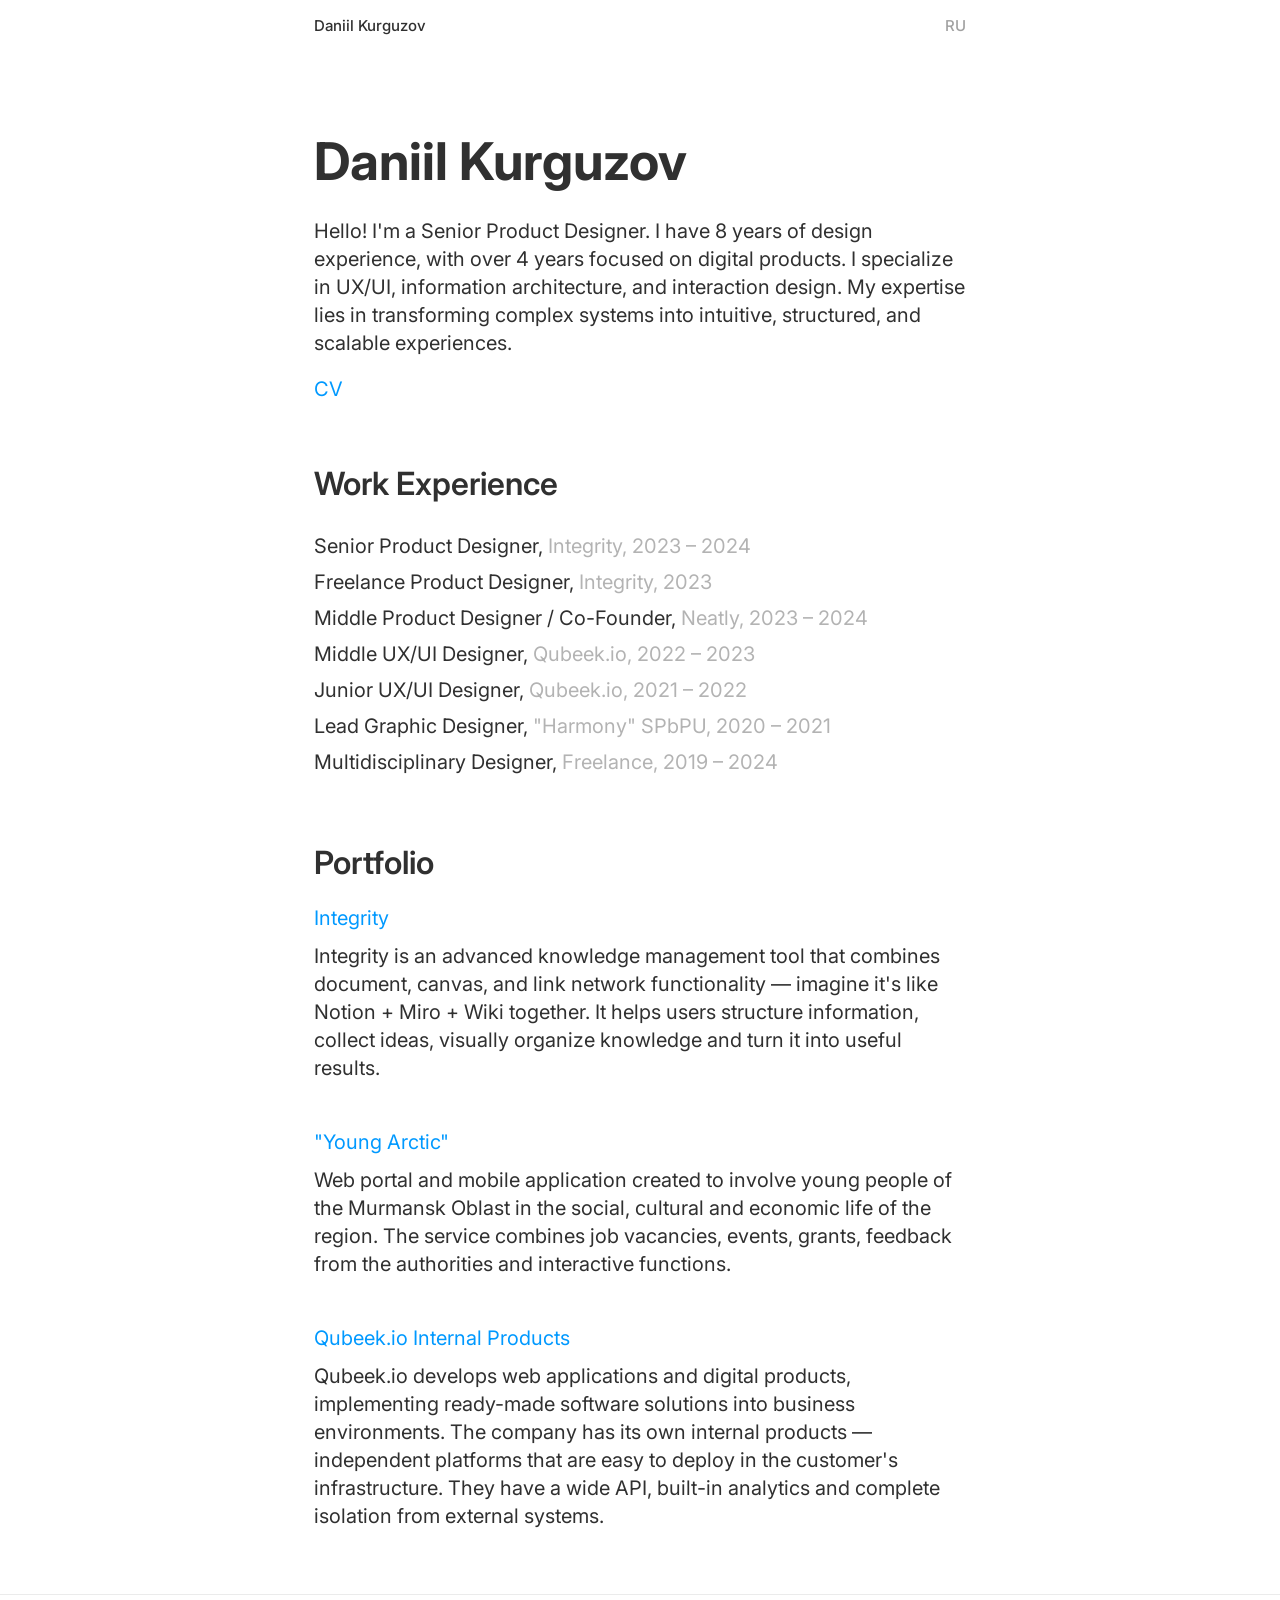
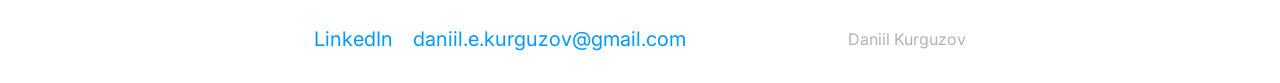
==== index.html @ e8df9265 "Initial portfolio commit" ====
<!DOCTYPE html>
<html lang="en">
<head>
  <meta charset="UTF-8">
  <meta name="viewport" content="width=device-width, initial-scale=1.0">
  <title>Daniil Kurguzov — Senior Product Designer</title>
  <link rel="preconnect" href="https://fonts.googleapis.com">
  <link rel="preconnect" href="https://fonts.gstatic.com" crossorigin>
  <link href="https://fonts.googleapis.com/css2?family=Inter:wght@400;500;600;700&display=swap" rel="stylesheet">
  <link rel="stylesheet" href="style.css">
</head>
<body>

  <header>
    <div class="container">
      <nav class="site-nav">
        <div class="nav-inner">
          <a href="index.html" class="nav-logo">Daniil Kurguzov</a>
          <a href="home-ru.html" class="nav-lang">RU</a>
        </div>
      </nav>
    </div>
  </header>

  <main>
    <div class="container">

      <div class="hero">
        <h1>Daniil Kurguzov</h1>
        <p class="intro">Hello! I'm a Senior Product Designer. I have 8 years of design experience, with over 4 years focused on digital products. I specialize in UX/UI, information architecture, and interaction design. My expertise lies in transforming complex systems into intuitive, structured, and scalable experiences.</p>
        <a href="https://drive.google.com/file/d/1bW7yCuXL_w6CUKG9ls03MpoF-YvFskpY/view?usp=sharing" class="cv-link" target="_blank" rel="noopener">CV</a>
      </div>

      <section class="home-section">
        <h2>Work Experience</h2>
        <ul class="work-list">
          <li class="work-item">Senior Product Designer, <span class="muted">Integrity, 2023 – 2024</span></li>
          <li class="work-item">Freelance Product Designer, <span class="muted">Integrity, 2023</span></li>
          <li class="work-item">Middle Product Designer / Co-Founder, <span class="muted">Neatly, 2023 – 2024</span></li>
          <li class="work-item">Middle UX/UI Designer, <span class="muted">Qubeek.io, 2022 – 2023</span></li>
          <li class="work-item">Junior UX/UI Designer, <span class="muted">Qubeek.io, 2021 – 2022</span></li>
          <li class="work-item">Lead Graphic Designer, <span class="muted">"Harmony" SPbPU, 2020 – 2021</span></li>
          <li class="work-item">Multidisciplinary Designer, <span class="muted">Freelance, 2019 – 2024</span></li>
        </ul>
      </section>

      <section class="home-section">
        <h2>Portfolio</h2>

        <div class="portfolio-item">
          <h3><a href="integrity-en.html">Integrity</a></h3>
          <p>Integrity is an advanced knowledge management tool that combines document, canvas, and link network functionality — imagine it's like Notion + Miro + Wiki together. It helps users structure information, collect ideas, visually organize knowledge and turn it into useful results.</p>
        </div>

        <div class="portfolio-item">
          <h3><a href="young-arctic-en.html">"Young Arctic"</a></h3>
          <p>Web portal and mobile application created to involve young people of the Murmansk Oblast in the social, cultural and economic life of the region. The service combines job vacancies, events, grants, feedback from the authorities and interactive functions.</p>
        </div>

        <div class="portfolio-item">
          <h3><a href="qubeek-en.html">Qubeek.io Internal Products</a></h3>
          <p>Qubeek.io develops web applications and digital products, implementing ready-made software solutions into business environments. The company has its own internal products — independent platforms that are easy to deploy in the customer's infrastructure. They have a wide API, built-in analytics and complete isolation from external systems.</p>
        </div>
      </section>

    </div>
  </main>

  <footer class="home-footer">
    <div class="container">
      <div class="home-footer-inner">
        <div class="footer-contacts">
          <a href="https://www.linkedin.com/in/daniil-kurguzov" target="_blank" rel="noopener">LinkedIn</a>
          <a href="mailto:daniil.e.kurguzov@gmail.com">daniil.e.kurguzov@gmail.com</a>
        </div>
        <span class="footer-name">Daniil Kurguzov</span>
      </div>
    </div>
  </footer>

</body>
</html>
---- style.css ----
*, *::before, *::after {
  box-sizing: border-box;
  margin: 0;
  padding: 0;
}

:root {
  --bg: #ffffff;
  --text: #303030;
  --muted: #b3b3b3;
  --link: #0099ff;
  --border: rgba(0, 0, 0, 0.08);
  --font: 'Inter', sans-serif;
}

body {
  font-family: var(--font);
  background: var(--bg);
  color: var(--text);
  -webkit-font-smoothing: antialiased;
  -moz-osx-font-smoothing: grayscale;
}

a {
  color: inherit;
  text-decoration: none;
}

/* ─── Shared container ─── */

.container {
  max-width: 700px;
  margin: 0 auto;
  padding: 0 24px;
}

/* ─── Nav ─── */

.site-nav {
  padding: 16px 0;
}

.nav-inner {
  display: flex;
  justify-content: space-between;
  align-items: center;
}

.nav-logo {
  font-size: 15px;
  font-weight: 500;
  color: var(--text);
}

.nav-lang {
  font-size: 15px;
  font-weight: 500;
  letter-spacing: -0.15px;
  color: var(--text);
  opacity: 0.45;
  transition: opacity 0.15s;
}

.nav-lang:hover {
  opacity: 1;
}

/* ─── Home hero ─── */

.hero {
  padding-top: 80px;
  padding-bottom: 64px;
}

.hero h1 {
  font-size: 52px;
  font-weight: 700;
  line-height: 1.2;
  margin-bottom: 24px;
}

.hero .intro {
  font-size: 20px;
  font-weight: 400;
  line-height: 1.4;
  margin-bottom: 20px;
}

.hero .cv-link {
  font-size: 20px;
  font-weight: 400;
  color: var(--link);
}

/* ─── Home sections ─── */

.home-section {
  padding-bottom: 64px;
}

.home-section h2 {
  font-size: 32px;
  font-weight: 600;
  line-height: 1.2;
  margin-bottom: 24px;
}

/* Work experience */

.work-list {
  list-style: none;
}

.work-item {
  font-size: 20px;
  font-weight: 400;
  line-height: 1.8;
}

.work-item .muted {
  color: var(--muted);
}

/* Portfolio */

.portfolio-item {
  margin-bottom: 48px;
}

.portfolio-item:last-child {
  margin-bottom: 0;
}

.portfolio-item h3 {
  font-size: 20px;
  font-weight: 400;
  margin-bottom: 12px;
}

.portfolio-item h3 a {
  color: var(--link);
}

.portfolio-item p {
  font-size: 20px;
  font-weight: 400;
  line-height: 1.4;
}

/* ─── Home footer ─── */

.home-footer {
  border-top: 1px solid var(--border);
  padding: 32px 0;
}

.home-footer-inner {
  display: flex;
  justify-content: space-between;
  align-items: center;
  flex-wrap: wrap;
  gap: 12px;
}

.footer-contacts {
  display: flex;
  gap: 20px;
  flex-wrap: wrap;
}

.footer-contacts a {
  font-size: 20px;
  color: var(--link);
}

.footer-name {
  font-size: 16px;
  color: var(--muted);
}

/* ─── Case study header ─── */

.case-header {
  max-width: 700px;
  margin: 0 auto;
  padding: 64px 24px 48px;
}

.case-header h1 {
  font-size: 52px;
  font-weight: 700;
  line-height: 1.2;
  margin-bottom: 24px;
}

.case-intro {
  font-size: 20px;
  font-weight: 400;
  line-height: 1.4;
  margin-bottom: 32px;
}

.case-meta {
  display: flex;
  flex-direction: column;
  gap: 6px;
  margin-bottom: 24px;
}

.case-meta-item {
  font-size: 15px;
  color: var(--muted);
}

.case-meta-item strong {
  font-weight: 500;
  color: var(--text);
}

.case-demo-link {
  font-size: 20px;
  color: var(--link);
}

/* ─── Case study body layout ─── */

.case-body {
  display: grid;
  grid-template-columns: 160px minmax(0, 700px);
  gap: 48px;
  max-width: 960px;
  margin: 0 auto;
  padding: 0 24px 80px;
}

.case-sidebar {
  position: sticky;
  top: 24px;
  height: fit-content;
  align-self: start;
}

.sidebar-nav {
  padding: 0;
  display: flex;
  flex-direction: column;
  gap: 2px;
}

.sidebar-link {
  display: block;
  font-size: 13px;
  font-weight: 400;
  color: var(--muted);
  padding: 3px 0;
  line-height: 1.4;
  transition: color 0.15s;
}

.sidebar-link:hover,
.sidebar-link.active {
  color: var(--text);
}

/* ─── Case study content ─── */

.case-content section {
  margin-bottom: 64px;
  scroll-margin-top: 24px;
}

.case-content h2 {
  font-size: 32px;
  font-weight: 600;
  line-height: 1.2;
  margin-bottom: 20px;
}

.case-content h3 {
  font-size: 20px;
  font-weight: 600;
  line-height: 1.4;
  margin-top: 32px;
  margin-bottom: 12px;
}

.case-content p {
  font-size: 20px;
  font-weight: 400;
  line-height: 1.4;
  margin-bottom: 16px;
}

.case-content ul,
.case-content ol {
  padding-left: 24px;
  margin-bottom: 16px;
}

.case-content li {
  font-size: 20px;
  font-weight: 400;
  line-height: 1.6;
}

.case-content p:last-child {
  margin-bottom: 0;
}

/* Problem cards with emoji */

.problems-list {
  list-style: none;
  padding: 0;
  display: flex;
  flex-direction: column;
  gap: 20px;
  margin-bottom: 16px;
}

.problem-item {
  display: flex;
  gap: 16px;
  align-items: flex-start;
}

.problem-emoji {
  font-size: 24px;
  line-height: 1.4;
  flex-shrink: 0;
}

.problem-text {
  font-size: 20px;
  font-weight: 400;
  line-height: 1.4;
}

/* Image placeholders */

.img-placeholder {
  background: #f7f7f7;
  border: 1px solid var(--border);
  border-radius: 8px;
  padding: 40px 24px;
  text-align: center;
  font-size: 14px;
  color: var(--muted);
  margin: 24px 0;
}

/* Other projects */

.other-projects {
  border-top: 1px solid var(--border);
  padding-top: 48px;
}

.other-projects-list {
  list-style: none;
  padding: 0;
  display: flex;
  flex-direction: column;
  gap: 8px;
}

.other-projects-list a {
  font-size: 20px;
  color: var(--link);
}

/* ─── Case study footer ─── */

.case-footer {
  border-top: 1px solid var(--border);
  padding: 32px 24px;
  max-width: 960px;
  margin: 0 auto;
}

.case-footer-inner {
  display: flex;
  justify-content: space-between;
  align-items: center;
  flex-wrap: wrap;
  gap: 12px;
}

/* ─── Responsive ─── */

@media (max-width: 860px) {
  .case-body {
    grid-template-columns: 1fr;
    gap: 32px;
  }

  .case-sidebar {
    position: static;
  }

  .sidebar-nav {
    flex-direction: row;
    flex-wrap: wrap;
    gap: 8px;
  }

  .sidebar-link {
    padding: 4px 10px;
    border: 1px solid var(--border);
    border-radius: 20px;
    font-size: 13px;
  }
}

@media (max-width: 600px) {
  .hero h1,
  .case-header h1 {
    font-size: 36px;
  }

  .home-footer-inner,
  .case-footer-inner {
    flex-direction: column;
    align-items: flex-start;
  }

  .footer-contacts {
    flex-direction: column;
    gap: 8px;
  }
}
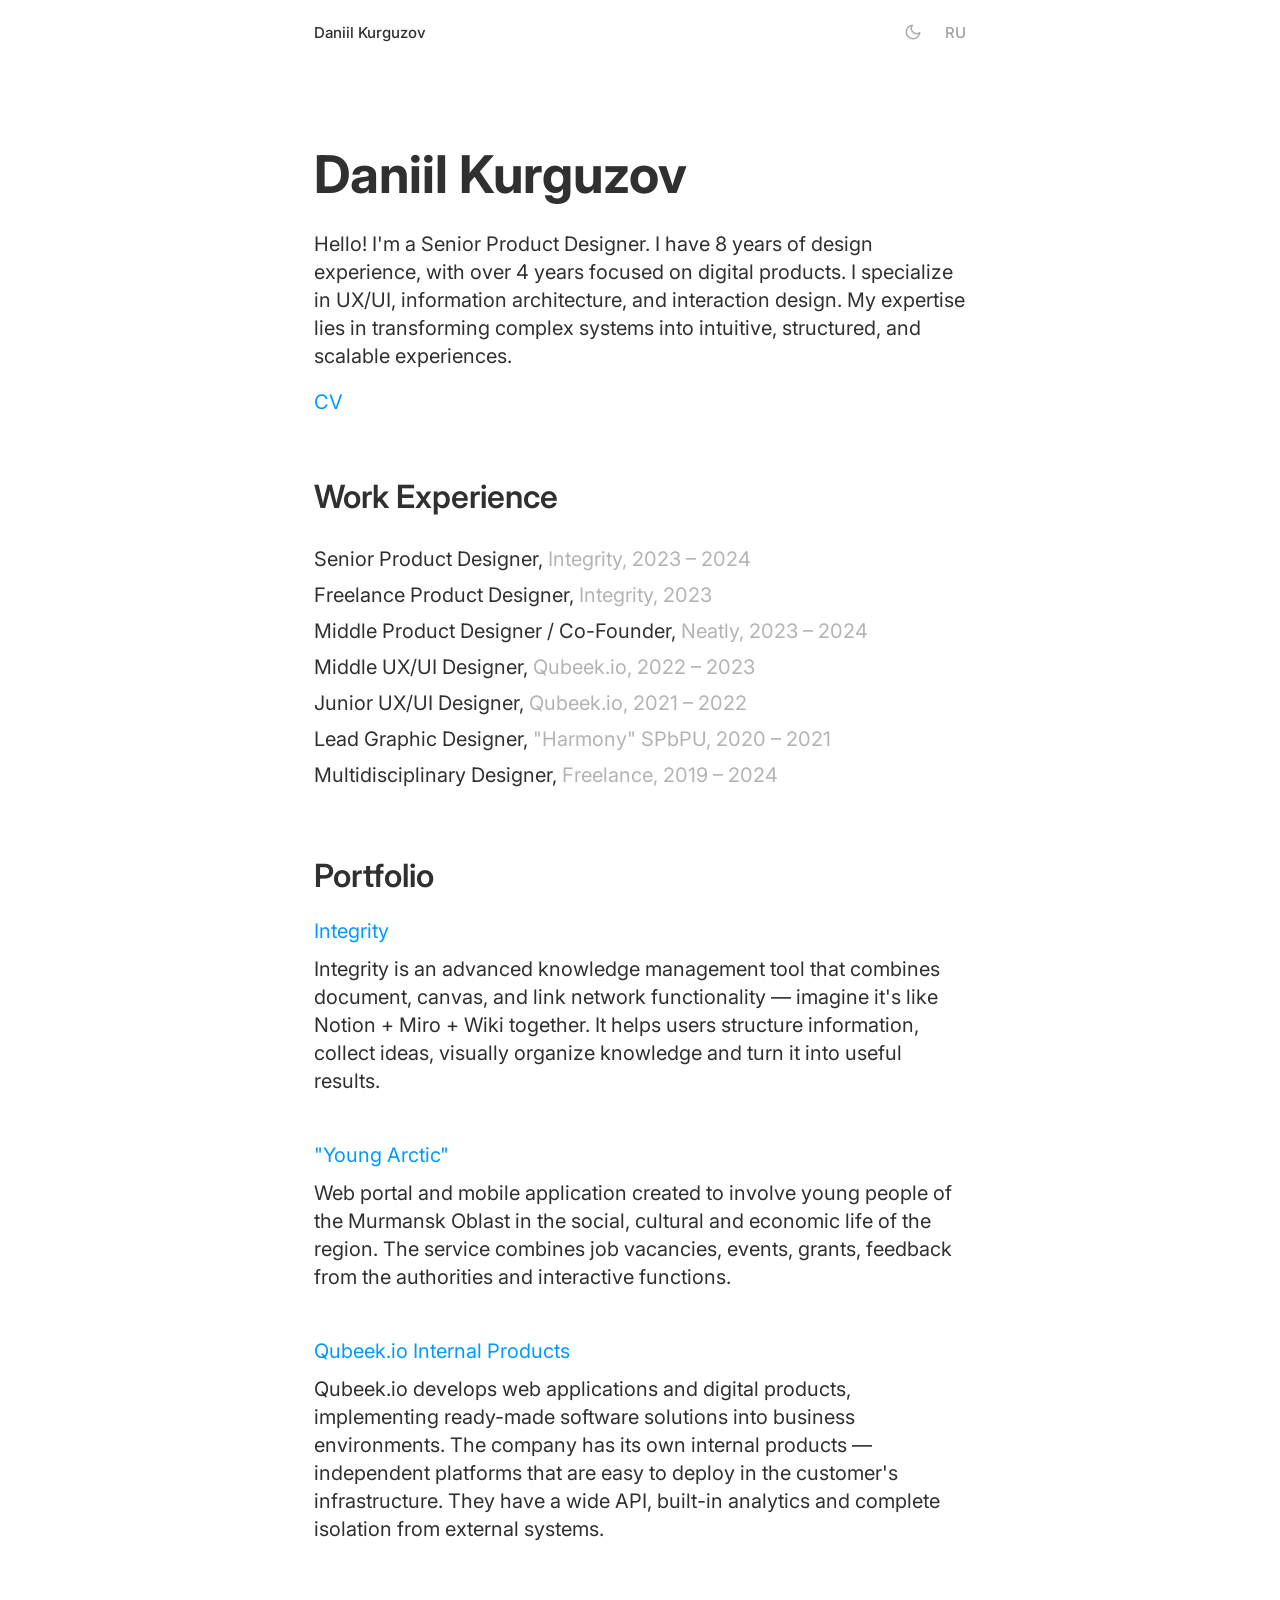
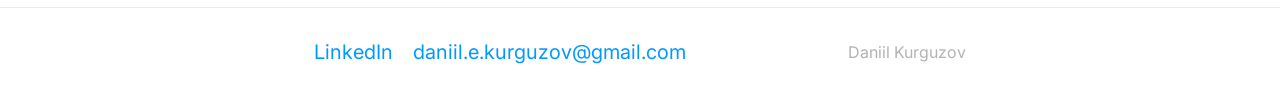
==== commit 80509cb4: "Add dark mode with system preference detection Co-Authored-By: Claude Sonnet 4.6 <noreply@anthropic." ====
--- a/index.html
+++ b/index.html
@@ -8,6 +8,7 @@
   <link rel="preconnect" href="https://fonts.gstatic.com" crossorigin>
   <link href="https://fonts.googleapis.com/css2?family=Inter:wght@400;500;600;700&display=swap" rel="stylesheet">
   <link rel="stylesheet" href="style.css">
+  <script>!function(){var t=localStorage.getItem('theme')||(window.matchMedia('(prefers-color-scheme: dark)').matches?'dark':'light');document.documentElement.setAttribute('data-theme',t)}()</script>
 </head>
 <body>
 
@@ -16,7 +17,10 @@
       <nav class="site-nav">
         <div class="nav-inner">
           <a href="index.html" class="nav-logo">Daniil Kurguzov</a>
-          <a href="home-ru.html" class="nav-lang">RU</a>
+          <div class="nav-actions">
+            <button class="theme-toggle" id="theme-toggle" aria-label="Toggle theme"></button>
+            <a href="home-ru.html" class="nav-lang">RU</a>
+          </div>
         </div>
       </nav>
     </div>
@@ -78,5 +82,6 @@
     </div>
   </footer>
 
+  <script src="theme.js"></script>
 </body>
 </html>
--- a/style.css
+++ b/style.css
@@ -1,3 +1,7 @@
+html {
+  scroll-behavior: smooth;
+}
+
 *, *::before, *::after {
   box-sizing: border-box;
   margin: 0;
@@ -176,6 +180,111 @@
 .footer-name {
   font-size: 16px;
   color: var(--muted);
+}
+
+/* ─── Version toggle ─── */
+
+.version-toggle {
+  display: flex;
+  gap: 0;
+  background: #ebebeb;
+  border-radius: 100px;
+  padding: 3px;
+  width: fit-content;
+  margin-top: 32px;
+}
+
+.toggle-btn {
+  padding: 7px 22px;
+  border: none;
+  border-radius: 100px;
+  font-family: var(--font);
+  font-size: 14px;
+  font-weight: 500;
+  cursor: pointer;
+  background: transparent;
+  color: #888;
+  transition: all 0.18s ease;
+  white-space: nowrap;
+}
+
+.toggle-btn.active {
+  background: #fff;
+  color: var(--text);
+  box-shadow: 0 1px 4px rgba(0, 0, 0, 0.12);
+}
+
+/* ─── Short content ─── */
+
+.short-content {
+  max-width: 700px;
+  margin: 0 auto;
+  padding: 48px 24px 80px;
+}
+
+.short-content p {
+  font-size: 20px;
+  font-weight: 400;
+  line-height: 1.4;
+  margin-bottom: 16px;
+}
+
+.short-content h3 {
+  font-size: 15px;
+  font-weight: 600;
+  text-transform: uppercase;
+  letter-spacing: 0.05em;
+  color: var(--muted);
+  margin-top: 40px;
+  margin-bottom: 12px;
+}
+
+.short-content ul {
+  list-style: none;
+  padding: 0;
+  display: flex;
+  flex-direction: column;
+  gap: 8px;
+  margin-bottom: 16px;
+}
+
+.short-content li {
+  font-size: 20px;
+  font-weight: 400;
+  line-height: 1.4;
+  padding-left: 16px;
+  position: relative;
+}
+
+.short-content li::before {
+  content: '—';
+  position: absolute;
+  left: 0;
+  color: var(--muted);
+}
+
+.short-content .other-projects {
+  border-top: 1px solid var(--border);
+  padding-top: 48px;
+  margin-top: 64px;
+}
+
+.short-content .other-projects h3 {
+  font-size: 32px;
+  font-weight: 600;
+  text-transform: none;
+  letter-spacing: normal;
+  color: var(--text);
+  margin-bottom: 16px;
+}
+
+.short-content .other-projects-list {
+  gap: 8px;
+}
+
+.short-content .other-projects-list a {
+  font-size: 20px;
+  color: var(--link);
 }
 
 /* ─── Case study header ─── */
@@ -386,6 +495,82 @@
   gap: 12px;
 }
 
+/* ─── Theme toggle button ─── */
+
+.nav-actions {
+  display: flex;
+  align-items: center;
+  gap: 16px;
+}
+
+.theme-toggle {
+  width: 32px;
+  height: 32px;
+  border: none;
+  background: transparent;
+  cursor: pointer;
+  color: var(--text);
+  display: flex;
+  align-items: center;
+  justify-content: center;
+  opacity: 0.4;
+  transition: opacity 0.15s;
+  padding: 0;
+  flex-shrink: 0;
+}
+
+.theme-toggle:hover {
+  opacity: 1;
+}
+
+/* ─── Dark theme ─── */
+
+[data-theme="dark"] {
+  --bg: #141414;
+  --text: #f0efed;
+  --muted: #555;
+  --link: #3aadff;
+  --border: rgba(255, 255, 255, 0.08);
+}
+
+[data-theme="dark"] .version-toggle {
+  background: #2a2a2a;
+}
+
+[data-theme="dark"] .toggle-btn {
+  color: #555;
+}
+
+[data-theme="dark"] .toggle-btn.active {
+  background: #3a3a3a;
+  color: var(--text);
+  box-shadow: 0 1px 4px rgba(0, 0, 0, 0.5);
+}
+
+[data-theme="dark"] .img-placeholder {
+  background: #1e1e1e;
+  border-color: rgba(255, 255, 255, 0.06);
+}
+
+[data-theme="dark"] #password-gate {
+  background: #141414;
+}
+
+[data-theme="dark"] #password-gate input {
+  background: #1e1e1e;
+  border-color: rgba(255, 255, 255, 0.12);
+  color: var(--text);
+}
+
+[data-theme="dark"] #password-gate button {
+  background: #f0efed;
+  color: #141414;
+}
+
+[data-theme="dark"] #password-gate button:hover {
+  background: #ccc;
+}
+
 /* ─── Responsive ─── */
 
 @media (max-width: 860px) {
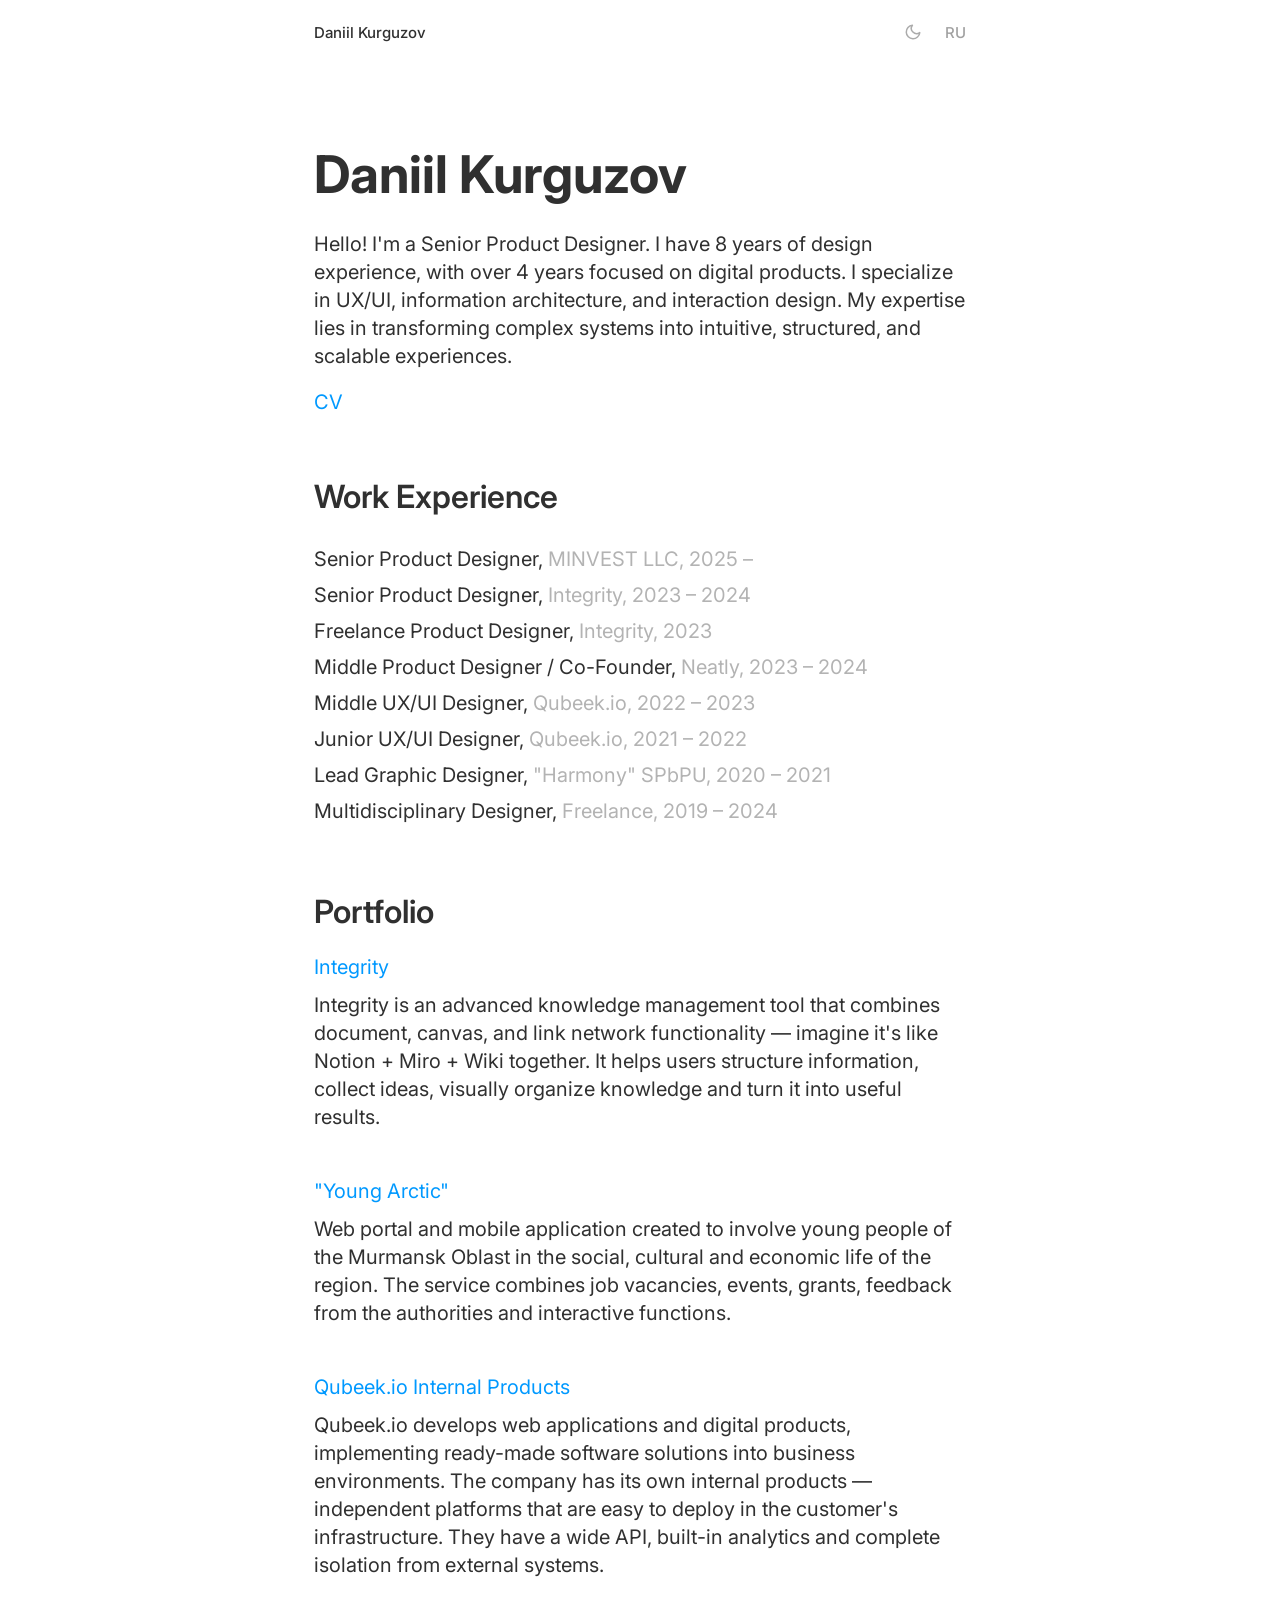
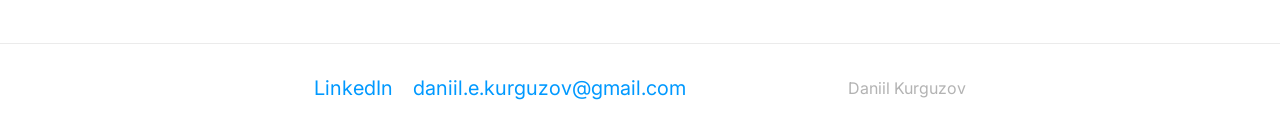
==== commit 564a0c26: "Add MINVEST LLC Senior Product Designer 2025 to work experience Co-Authored-By: Claude Sonnet 4.6 <n" ====
--- a/index.html
+++ b/index.html
@@ -38,6 +38,7 @@
       <section class="home-section">
         <h2>Work Experience</h2>
         <ul class="work-list">
+          <li class="work-item">Senior Product Designer, <span class="muted">MINVEST LLC, 2025 –</span></li>
           <li class="work-item">Senior Product Designer, <span class="muted">Integrity, 2023 – 2024</span></li>
           <li class="work-item">Freelance Product Designer, <span class="muted">Integrity, 2023</span></li>
           <li class="work-item">Middle Product Designer / Co-Founder, <span class="muted">Neatly, 2023 – 2024</span></li>
--- a/style.css
+++ b/style.css
@@ -185,6 +185,7 @@
 /* ─── Version toggle ─── */
 
 .version-toggle {
+  position: relative;
   display: flex;
   gap: 0;
   background: #ebebeb;
@@ -194,7 +195,22 @@
   margin-top: 32px;
 }
 
+.toggle-pill {
+  position: absolute;
+  top: 3px;
+  bottom: 3px;
+  left: 0;
+  background: #fff;
+  border-radius: 100px;
+  box-shadow: 0 1px 4px rgba(0, 0, 0, 0.12);
+  transition: transform 0.24s cubic-bezier(0.4, 0, 0.2, 1), width 0.24s cubic-bezier(0.4, 0, 0.2, 1);
+  pointer-events: none;
+  will-change: transform;
+}
+
 .toggle-btn {
+  position: relative;
+  z-index: 1;
   padding: 7px 22px;
   border: none;
   border-radius: 100px;
@@ -204,14 +220,12 @@
   cursor: pointer;
   background: transparent;
   color: #888;
-  transition: all 0.18s ease;
+  transition: color 0.18s ease;
   white-space: nowrap;
 }
 
 .toggle-btn.active {
-  background: #fff;
-  color: var(--text);
-  box-shadow: 0 1px 4px rgba(0, 0, 0, 0.12);
+  color: var(--text);
 }
 
 /* ─── Short content ─── */
@@ -334,19 +348,50 @@
 /* ─── Case study body layout ─── */
 
 .case-body {
-  display: grid;
-  grid-template-columns: 160px minmax(0, 700px);
-  gap: 48px;
-  max-width: 960px;
+  max-width: 700px;
   margin: 0 auto;
   padding: 0 24px 80px;
 }
 
 .case-sidebar {
-  position: sticky;
-  top: 24px;
-  height: fit-content;
-  align-self: start;
+  position: fixed;
+  top: 80px;
+  left: 24px;
+  width: 160px;
+  max-height: calc(100vh - 100px);
+  overflow-y: auto;
+}
+
+.sidebar-burger {
+  display: none;
+  align-items: center;
+  justify-content: center;
+  width: 32px;
+  height: 32px;
+  border: none;
+  background: transparent;
+  cursor: pointer;
+  color: var(--text);
+  opacity: 0.4;
+  transition: opacity 0.15s;
+  padding: 0;
+  flex-shrink: 0;
+}
+
+.sidebar-burger:hover {
+  opacity: 1;
+}
+
+.sidebar-overlay {
+  display: none;
+  position: fixed;
+  inset: 0;
+  background: rgba(0, 0, 0, 0.3);
+  z-index: 99;
+}
+
+.sidebar-overlay.visible {
+  display: block;
 }
 
 .sidebar-nav {
@@ -443,6 +488,29 @@
   font-size: 20px;
   font-weight: 400;
   line-height: 1.4;
+}
+
+/* Case study images */
+
+.case-img {
+  margin: 24px 0;
+  width: 100%;
+  max-width: 100%;
+  overflow: hidden;
+}
+
+.case-img img {
+  width: 100%;
+  max-width: 100%;
+  height: auto;
+  border-radius: 8px;
+  display: block;
+  opacity: 0;
+  transition: opacity 0.4s ease;
+}
+
+.case-img img.loaded {
+  opacity: 1;
 }
 
 /* Image placeholders */
@@ -542,8 +610,11 @@
 }
 
 [data-theme="dark"] .toggle-btn.active {
+  color: var(--text);
+}
+
+[data-theme="dark"] .toggle-pill {
   background: #3a3a3a;
-  color: var(--text);
   box-shadow: 0 1px 4px rgba(0, 0, 0, 0.5);
 }
 
@@ -573,27 +644,35 @@
 
 /* ─── Responsive ─── */
 
-@media (max-width: 860px) {
-  .case-body {
-    grid-template-columns: 1fr;
-    gap: 32px;
-  }
-
+@media (max-width: 1080px) {
   .case-sidebar {
-    position: static;
-  }
-
-  .sidebar-nav {
-    flex-direction: row;
-    flex-wrap: wrap;
-    gap: 8px;
+    position: fixed;
+    top: 0;
+    left: 0;
+    width: 260px;
+    height: 100vh;
+    max-height: none;
+    background: var(--bg);
+    z-index: 100;
+    padding: 80px 24px 32px;
+    transform: translateX(-100%);
+    transition: transform 0.28s cubic-bezier(0.4, 0, 0.2, 1);
+    overflow-y: auto;
+    border-right: 1px solid var(--border);
+  }
+
+  .case-sidebar.open {
+    transform: translateX(0);
+    box-shadow: 4px 0 40px rgba(0, 0, 0, 0.15);
+  }
+
+  .sidebar-burger {
+    display: flex;
   }
 
   .sidebar-link {
-    padding: 4px 10px;
-    border: 1px solid var(--border);
-    border-radius: 20px;
-    font-size: 13px;
+    font-size: 15px;
+    padding: 6px 0;
   }
 }
 
@@ -613,4 +692,13 @@
     flex-direction: column;
     gap: 8px;
   }
-}
+
+  .version-toggle {
+    width: 100%;
+  }
+
+  .toggle-btn {
+    flex: 1;
+    text-align: center;
+  }
+}
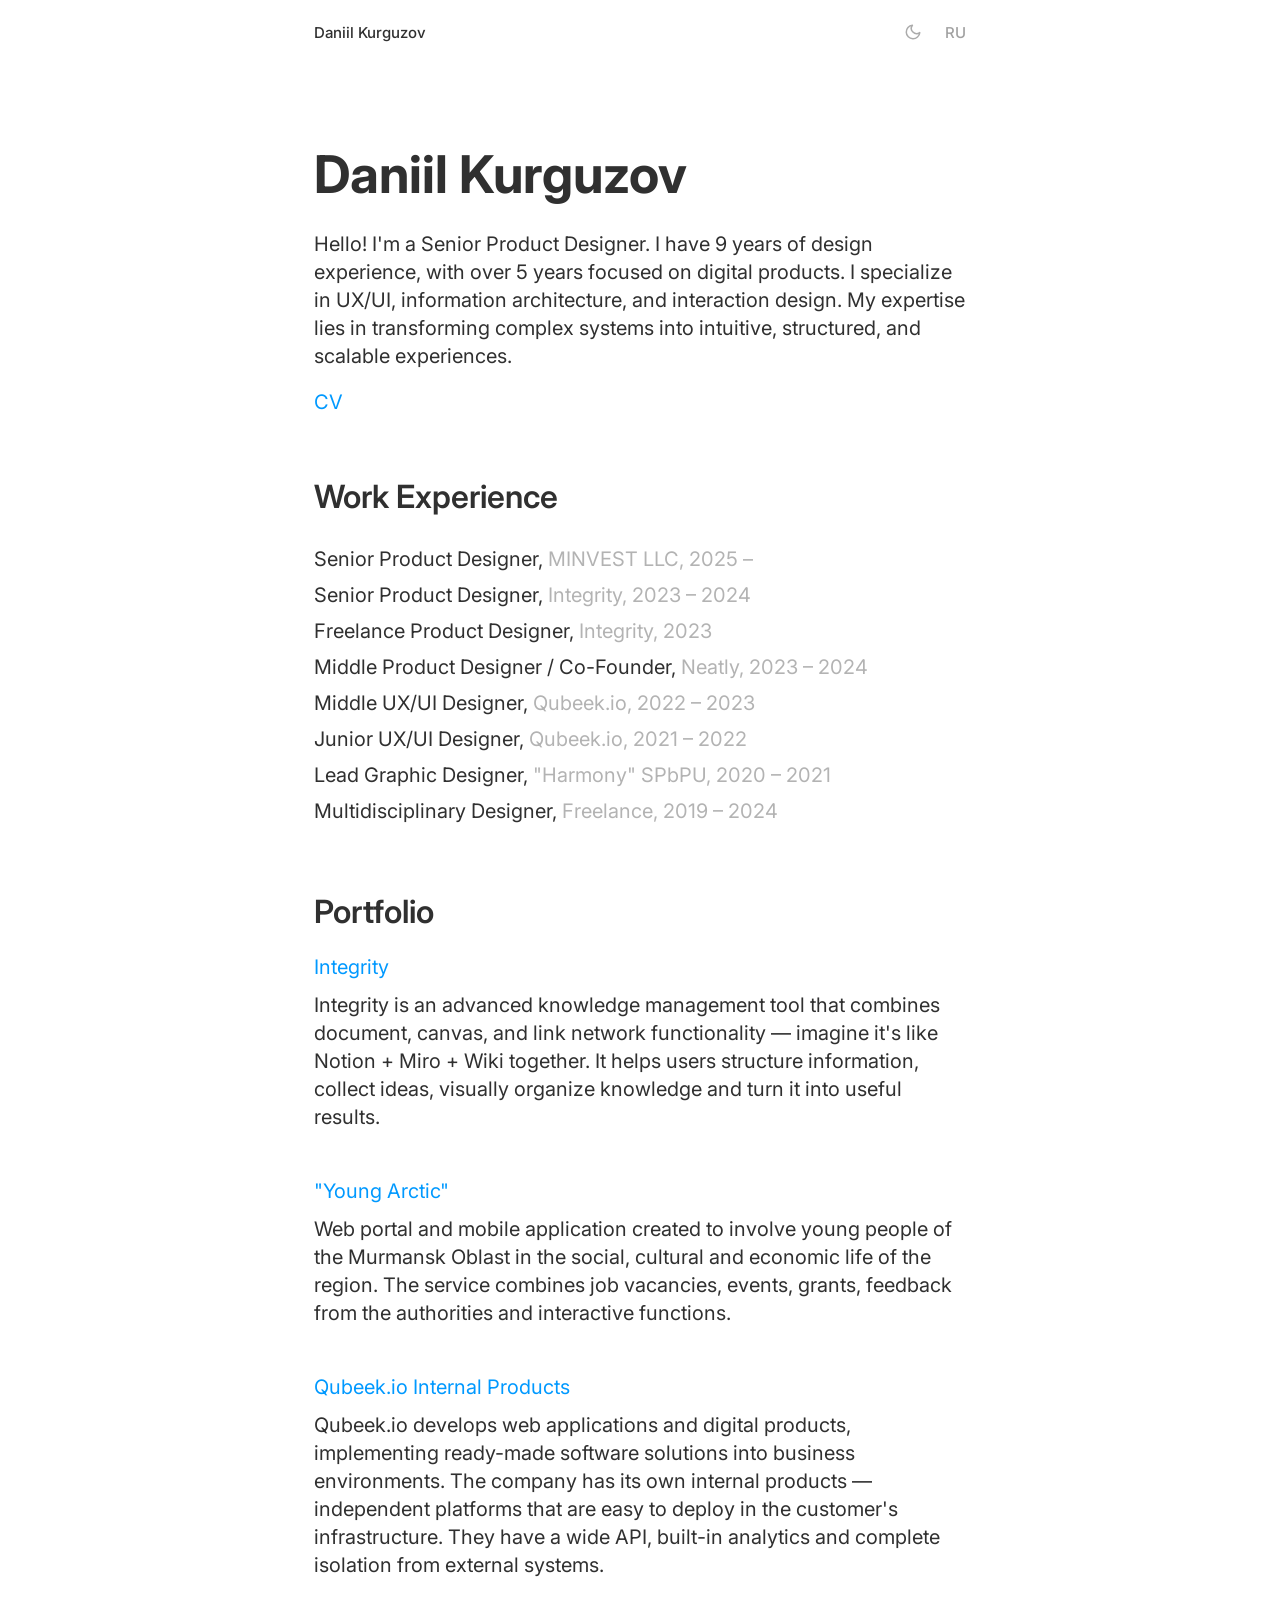
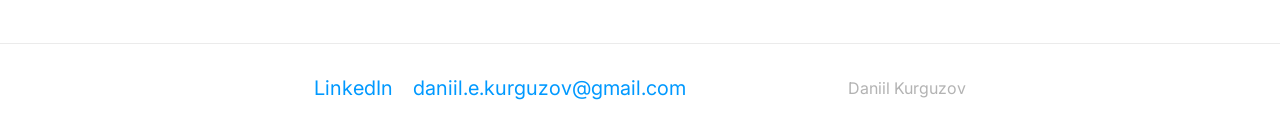
==== commit db862770: "Update years of experience to 9 years design / 5 years digital products Co-Authored-By: Claude Sonne" ====
--- a/index.html
+++ b/index.html
@@ -31,7 +31,7 @@
 
       <div class="hero">
         <h1>Daniil Kurguzov</h1>
-        <p class="intro">Hello! I'm a Senior Product Designer. I have 8 years of design experience, with over 4 years focused on digital products. I specialize in UX/UI, information architecture, and interaction design. My expertise lies in transforming complex systems into intuitive, structured, and scalable experiences.</p>
+        <p class="intro">Hello! I'm a Senior Product Designer. I have 9 years of design experience, with over 5 years focused on digital products. I specialize in UX/UI, information architecture, and interaction design. My expertise lies in transforming complex systems into intuitive, structured, and scalable experiences.</p>
         <a href="https://drive.google.com/file/d/1bW7yCuXL_w6CUKG9ls03MpoF-YvFskpY/view?usp=sharing" class="cv-link" target="_blank" rel="noopener">CV</a>
       </div>
 
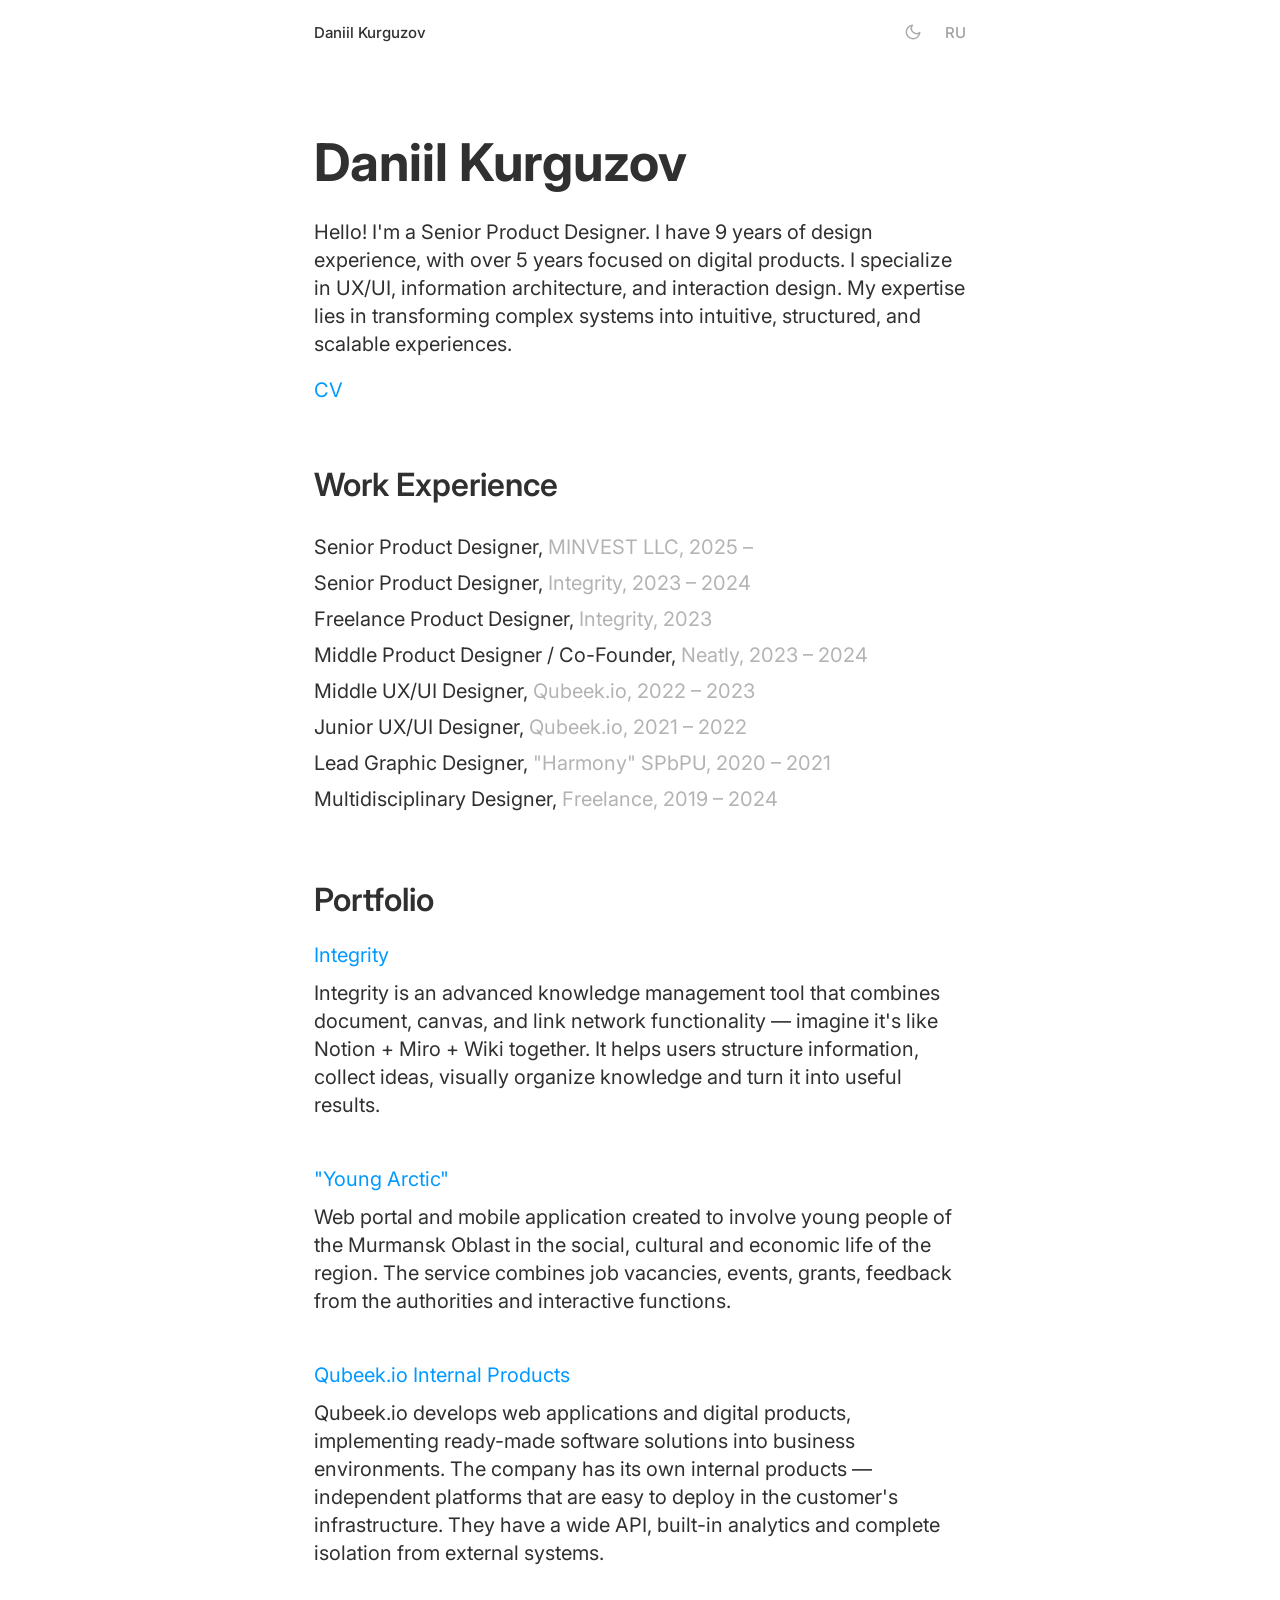
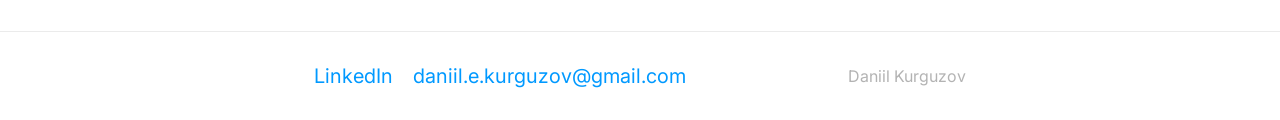
==== commit 987ff1fe: "Update EN CV link to Google Docs resume Co-Authored-By: Claude Sonnet 4.6 <noreply@anthropic.com>" ====
--- a/index.html
+++ b/index.html
@@ -32,7 +32,7 @@
       <div class="hero">
         <h1>Daniil Kurguzov</h1>
         <p class="intro">Hello! I'm a Senior Product Designer. I have 9 years of design experience, with over 5 years focused on digital products. I specialize in UX/UI, information architecture, and interaction design. My expertise lies in transforming complex systems into intuitive, structured, and scalable experiences.</p>
-        <a href="https://drive.google.com/file/d/1bW7yCuXL_w6CUKG9ls03MpoF-YvFskpY/view?usp=sharing" class="cv-link" target="_blank" rel="noopener">CV</a>
+        <a href="https://docs.google.com/document/d/1ZakOmZ1CCfbVgsdNe2AW2AZjHw5m31tu/edit?usp=drive_link&ouid=111998223822622070504&rtpof=true&sd=true" class="cv-link" target="_blank" rel="noopener">CV</a>
       </div>
 
       <section class="home-section">
--- a/style.css
+++ b/style.css
@@ -23,6 +23,7 @@
   color: var(--text);
   -webkit-font-smoothing: antialiased;
   -moz-osx-font-smoothing: grayscale;
+  padding-top: 52px;
 }
 
 a {
@@ -41,13 +42,28 @@
 /* ─── Nav ─── */
 
 .site-nav {
+  position: fixed;
+  top: 0;
+  left: 0;
+  right: 0;
+  z-index: 200;
   padding: 16px 0;
+  background: var(--bg);
+  border-bottom: 1px solid transparent;
+  transition: border-color 0.2s ease;
+}
+
+.site-nav.scrolled {
+  border-color: var(--border);
 }
 
 .nav-inner {
   display: flex;
   justify-content: space-between;
   align-items: center;
+  max-width: 700px;
+  margin: 0 auto;
+  padding: 0 24px;
 }
 
 .nav-logo {
@@ -244,37 +260,31 @@
 }
 
 .short-content h3 {
-  font-size: 15px;
+  font-size: 32px;
   font-weight: 600;
-  text-transform: uppercase;
-  letter-spacing: 0.05em;
-  color: var(--muted);
-  margin-top: 40px;
-  margin-bottom: 12px;
+  line-height: 1.2;
+  color: var(--text);
+  text-transform: none;
+  letter-spacing: normal;
+  margin-top: 64px;
+  margin-bottom: 20px;
 }
 
 .short-content ul {
-  list-style: none;
-  padding: 0;
-  display: flex;
-  flex-direction: column;
-  gap: 8px;
+  padding-left: 24px;
   margin-bottom: 16px;
 }
 
 .short-content li {
   font-size: 20px;
   font-weight: 400;
-  line-height: 1.4;
-  padding-left: 16px;
-  position: relative;
+  line-height: 1.6;
+  padding-left: 0;
+  position: static;
 }
 
 .short-content li::before {
-  content: '—';
-  position: absolute;
-  left: 0;
-  color: var(--muted);
+  content: none;
 }
 
 .short-content .other-projects {
@@ -343,6 +353,14 @@
 .case-demo-link {
   font-size: 20px;
   color: var(--link);
+}
+
+.case-video {
+  width: 100%;
+  max-width: 100%;
+  border-radius: 8px;
+  display: block;
+  margin: 24px 0;
 }
 
 /* ─── Case study body layout ─── */
@@ -499,7 +517,8 @@
   overflow: hidden;
 }
 
-.case-img img {
+.case-img img,
+.case-img video {
   width: 100%;
   max-width: 100%;
   height: auto;
@@ -507,6 +526,10 @@
   display: block;
   opacity: 0;
   transition: opacity 0.4s ease;
+}
+
+.case-img video {
+  opacity: 1;
 }
 
 .case-img img.loaded {
@@ -551,7 +574,7 @@
 .case-footer {
   border-top: 1px solid var(--border);
   padding: 32px 24px;
-  max-width: 960px;
+  max-width: 700px;
   margin: 0 auto;
 }
 
@@ -648,22 +671,24 @@
   .case-sidebar {
     position: fixed;
     top: 0;
-    left: 0;
-    width: 260px;
+    left: auto;
+    right: 0;
+    width: 240px;
     height: 100vh;
     max-height: none;
     background: var(--bg);
     z-index: 100;
-    padding: 80px 24px 32px;
-    transform: translateX(-100%);
+    padding: 72px 20px 32px;
+    transform: translateX(100%);
+    box-sizing: border-box;
     transition: transform 0.28s cubic-bezier(0.4, 0, 0.2, 1);
     overflow-y: auto;
-    border-right: 1px solid var(--border);
+    border-left: 1px solid var(--border);
   }
 
   .case-sidebar.open {
     transform: translateX(0);
-    box-shadow: 4px 0 40px rgba(0, 0, 0, 0.15);
+    box-shadow: -4px 0 40px rgba(0, 0, 0, 0.15);
   }
 
   .sidebar-burger {
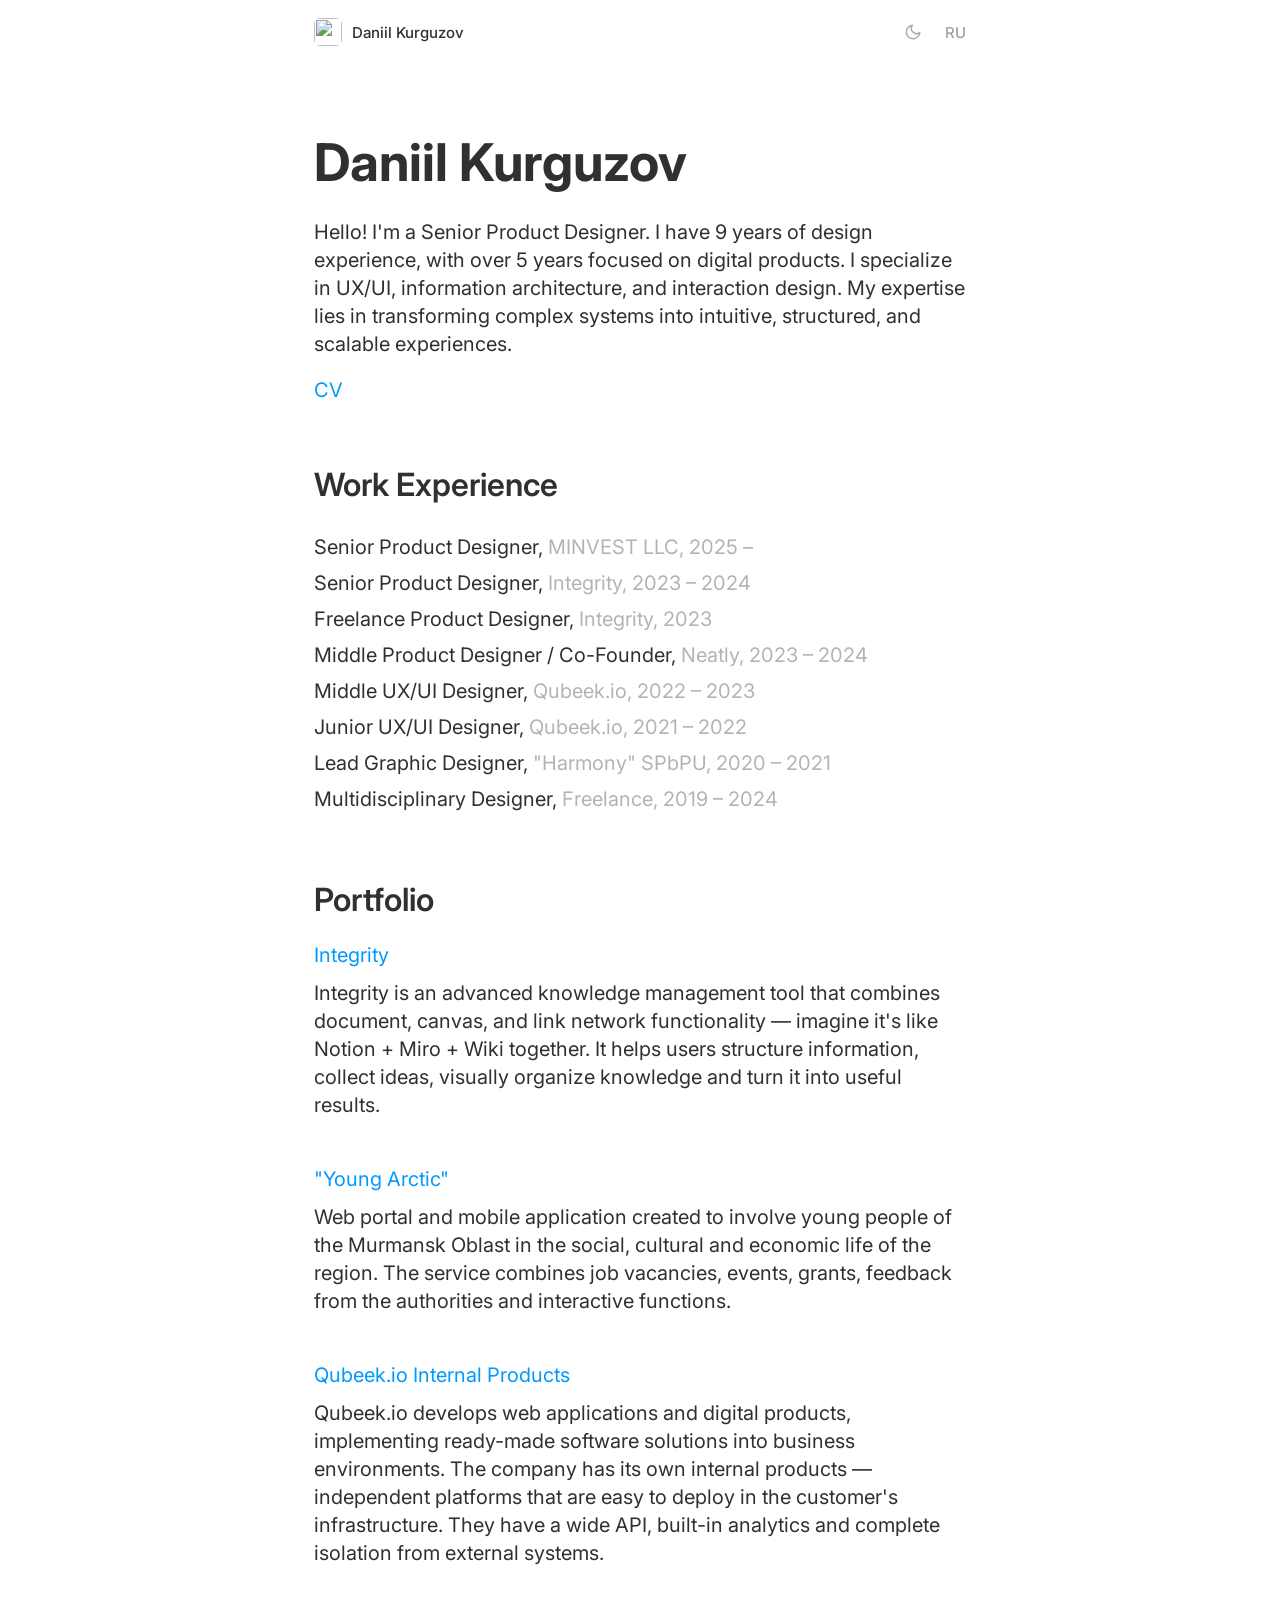
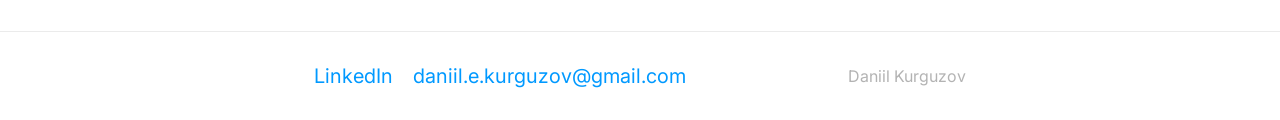
==== commit 6e969025: "Add avatar photo to nav logo across all pages Co-Authored-By: Claude Sonnet 4.6 <noreply@anthropic.c" ====
--- a/index.html
+++ b/index.html
@@ -9,6 +9,10 @@
   <link href="https://fonts.googleapis.com/css2?family=Inter:wght@400;500;600;700&display=swap" rel="stylesheet">
   <link rel="stylesheet" href="style.css">
   <script>!function(){var t=localStorage.getItem('theme')||(window.matchMedia('(prefers-color-scheme: dark)').matches?'dark':'light');document.documentElement.setAttribute('data-theme',t)}()</script>
+  <link rel="icon" type="image/x-icon" href="favicon.ico">
+  <link rel="icon" type="image/png" sizes="32x32" href="favicon-32.png">
+  <link rel="icon" type="image/png" sizes="16x16" href="favicon-16.png">
+  <link rel="apple-touch-icon" sizes="180x180" href="apple-touch-icon.png">
 </head>
 <body>
 
@@ -16,7 +20,7 @@
     <div class="container">
       <nav class="site-nav">
         <div class="nav-inner">
-          <a href="index.html" class="nav-logo">Daniil Kurguzov</a>
+          <a href="index.html" class="nav-logo"><img src="images/photos/favicon.png" class="nav-avatar" alt="">Daniil Kurguzov</a>
           <div class="nav-actions">
             <button class="theme-toggle" id="theme-toggle" aria-label="Toggle theme"></button>
             <a href="home-ru.html" class="nav-lang">RU</a>
--- a/style.css
+++ b/style.css
@@ -70,6 +70,17 @@
   font-size: 15px;
   font-weight: 500;
   color: var(--text);
+  display: flex;
+  align-items: center;
+  gap: 10px;
+}
+
+.nav-avatar {
+  width: 28px;
+  height: 28px;
+  border-radius: 6px;
+  object-fit: cover;
+  flex-shrink: 0;
 }
 
 .nav-lang {
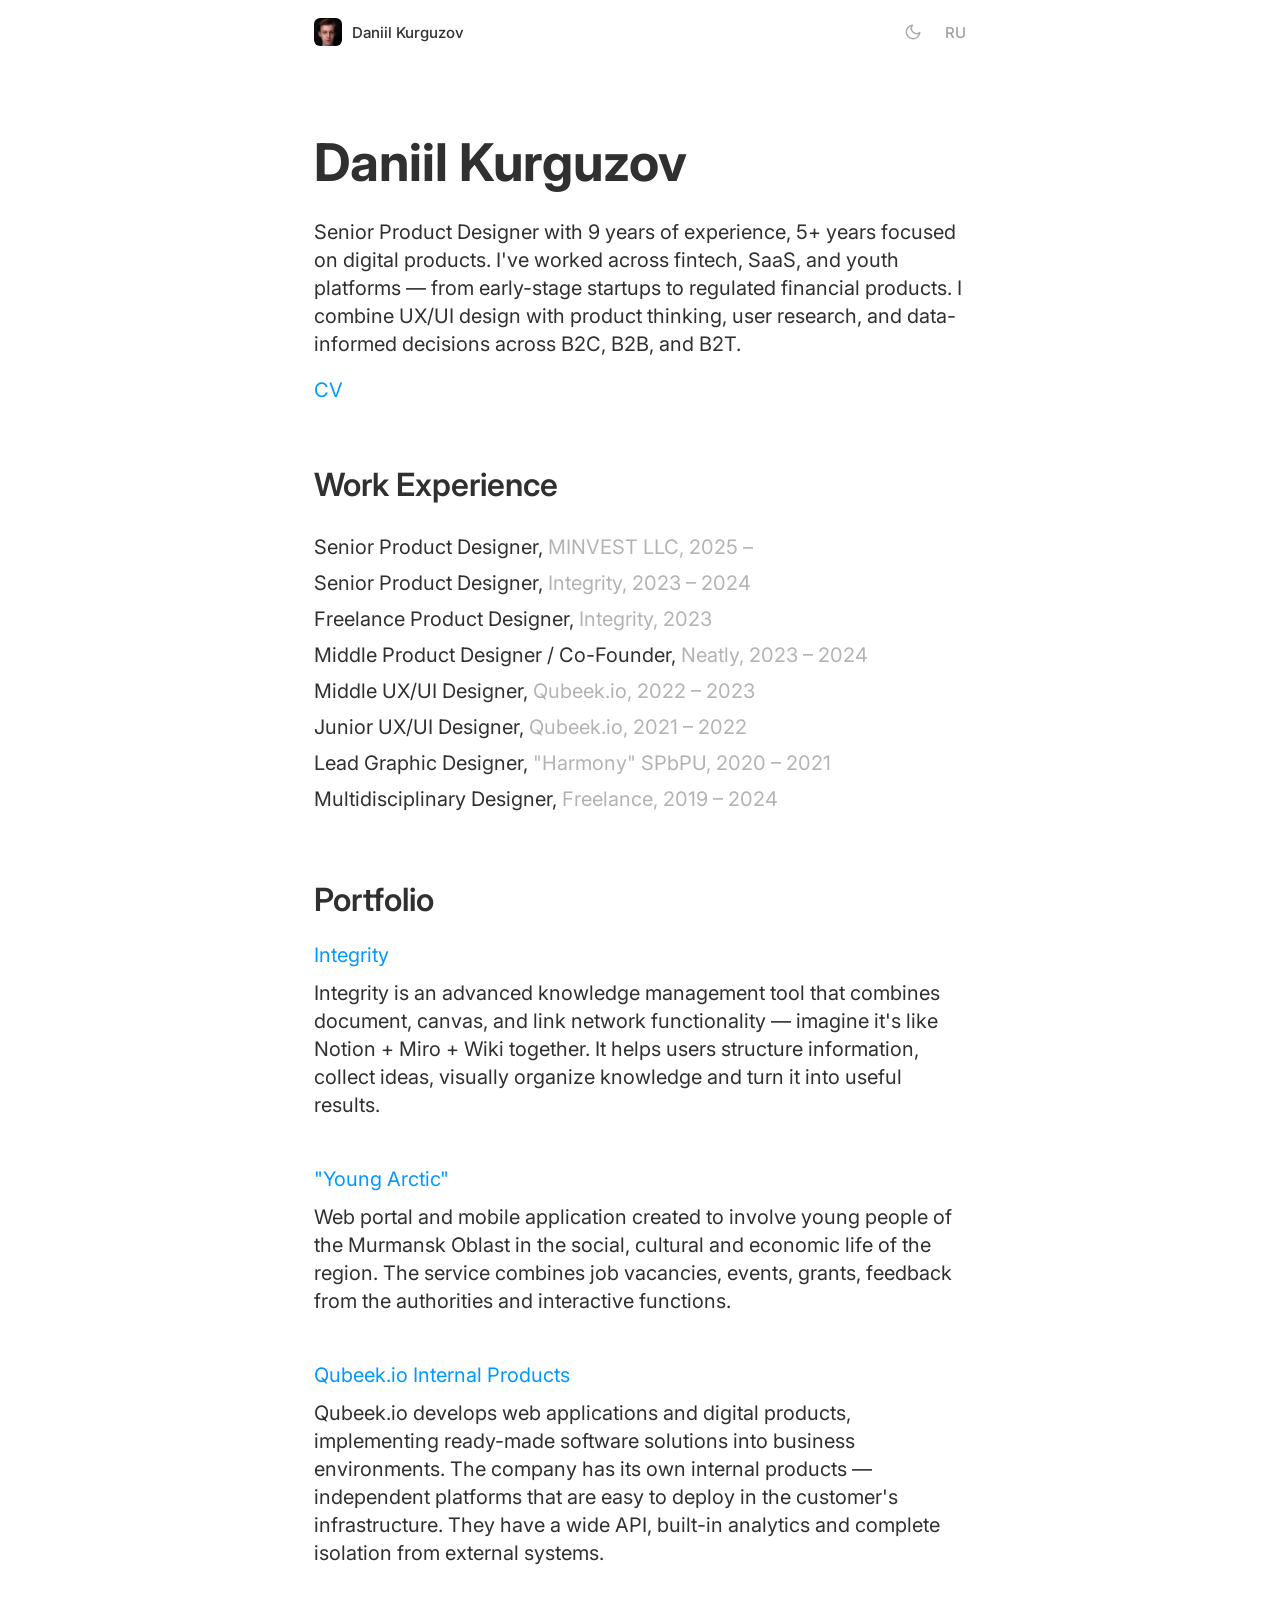
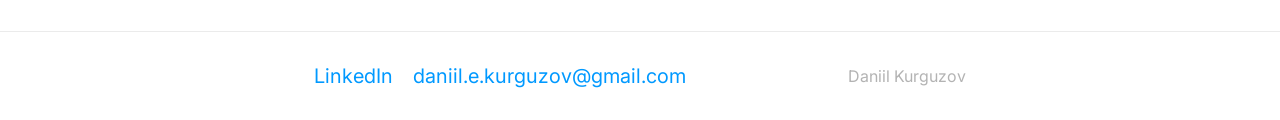
==== commit cacf574a: "Update EN homepage intro text Co-Authored-By: Claude Sonnet 4.6 <noreply@anthropic.com>" ====
--- a/index.html
+++ b/index.html
@@ -35,7 +35,7 @@
 
       <div class="hero">
         <h1>Daniil Kurguzov</h1>
-        <p class="intro">Hello! I'm a Senior Product Designer. I have 9 years of design experience, with over 5 years focused on digital products. I specialize in UX/UI, information architecture, and interaction design. My expertise lies in transforming complex systems into intuitive, structured, and scalable experiences.</p>
+        <p class="intro">Senior Product Designer with 9 years of experience, 5+ years focused on digital products. I've worked across fintech, SaaS, and youth platforms — from early-stage startups to regulated financial products. I combine UX/UI design with product thinking, user research, and data-informed decisions across B2C, B2B, and B2T.</p>
         <a href="https://docs.google.com/document/d/1ZakOmZ1CCfbVgsdNe2AW2AZjHw5m31tu/edit?usp=drive_link&ouid=111998223822622070504&rtpof=true&sd=true" class="cv-link" target="_blank" rel="noopener">CV</a>
       </div>
 
